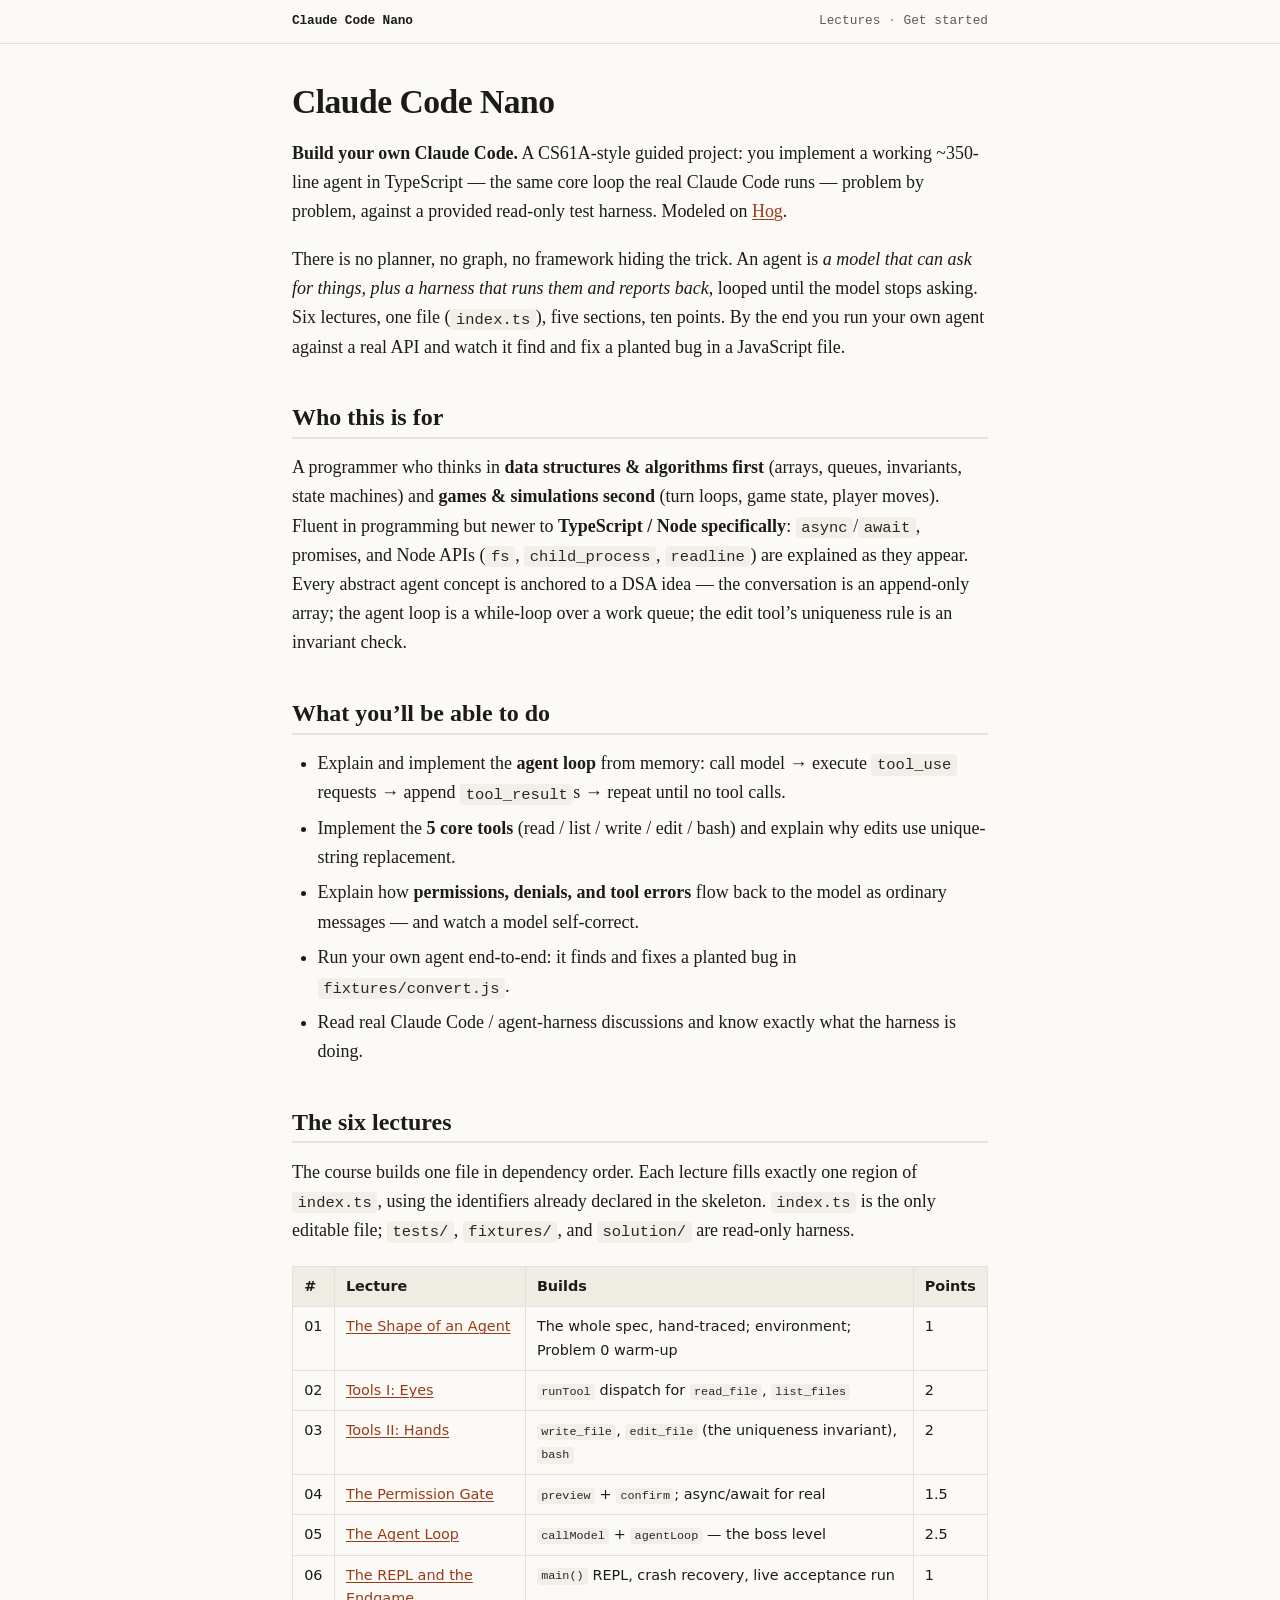
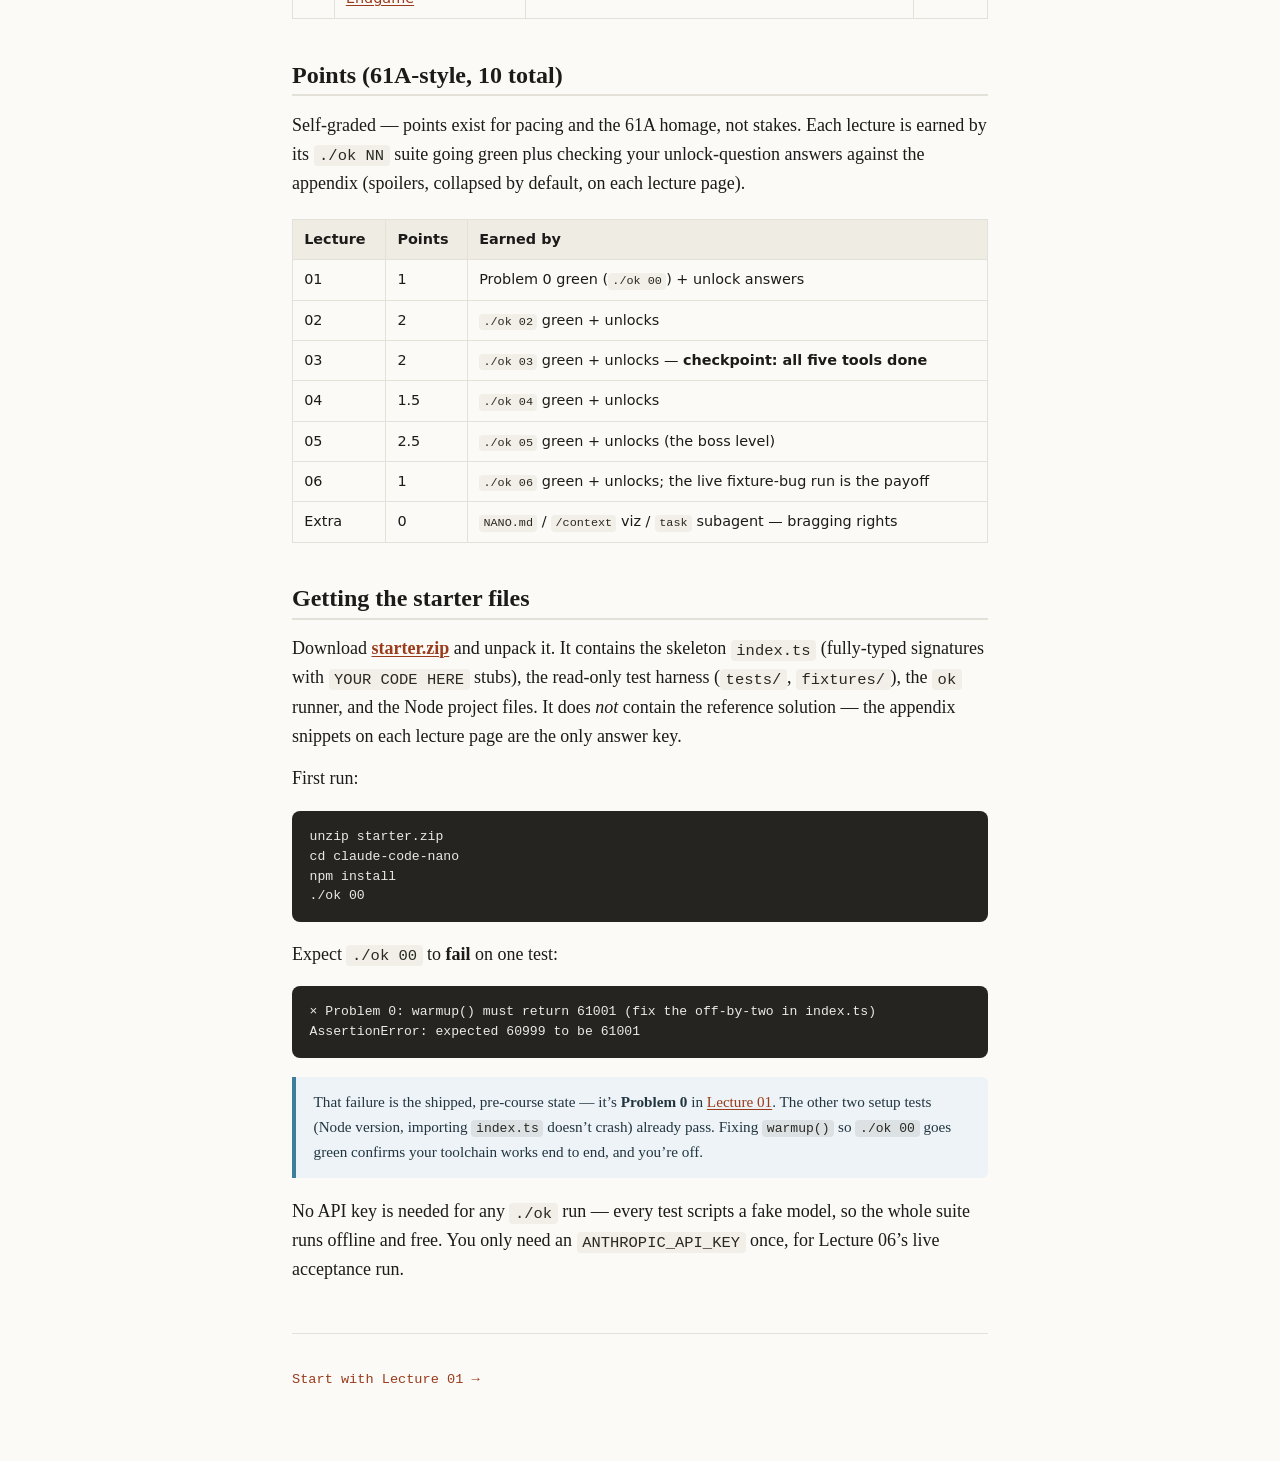
==== claude_code_nano/index.html @ 7783a1b7 "Publish claude_code_nano guided-project handout Add the Claude Code Nano course site (landing page, " ====
<!DOCTYPE html>
<html lang="en">
<head>
<meta charset="utf-8">
<meta name="viewport" content="width=device-width, initial-scale=1">
<title>Claude Code Nano — a CS61A-style guided project</title>
<meta name="description" content="Build your own Claude Code: a working ~350-line agent in TypeScript, problem by problem, against a read-only test harness.">
<link rel="stylesheet" href="styles.css">
</head>
<body>
<nav class="topbar"><div class="topbar-inner"><span class="brand"><a href="index.html">Claude Code Nano</a></span><span class="crumbs"><a href="#lectures">Lectures</a> <span class="dot">&middot;</span> <a href="#start">Get started</a></span></div></nav>
<main class="handout">

<h1>Claude Code Nano</h1>
<p class="lede"><strong>Build your own Claude Code.</strong> A CS61A-style guided project: you implement a working ~350-line agent in TypeScript &mdash; the same core loop the real Claude Code runs &mdash; problem by problem, against a provided read-only test harness. Modeled on <a href="https://cs61a.org/proj/hog/">Hog</a>.</p>

<p>There is no planner, no graph, no framework hiding the trick. An agent is <em>a model that can ask for things, plus a harness that runs them and reports back</em>, looped until the model stops asking. Six lectures, one file (<code>index.ts</code>), five sections, ten points. By the end you run your own agent against a real API and watch it find and fix a planted bug in a JavaScript file.</p>

<h2 id="who">Who this is for</h2>
<p>A programmer who thinks in <strong>data structures &amp; algorithms first</strong> (arrays, queues, invariants, state machines) and <strong>games &amp; simulations second</strong> (turn loops, game state, player moves). Fluent in programming but newer to <strong>TypeScript / Node specifically</strong>: <code>async</code>/<code>await</code>, promises, and Node APIs (<code>fs</code>, <code>child_process</code>, <code>readline</code>) are explained as they appear. Every abstract agent concept is anchored to a DSA idea &mdash; the conversation is an append-only array; the agent loop is a while-loop over a work queue; the edit tool&rsquo;s uniqueness rule is an invariant check.</p>

<h2 id="objectives">What you&rsquo;ll be able to do</h2>
<ul>
  <li>Explain and implement the <strong>agent loop</strong> from memory: call model &rarr; execute <code>tool_use</code> requests &rarr; append <code>tool_result</code>s &rarr; repeat until no tool calls.</li>
  <li>Implement the <strong>5 core tools</strong> (read / list / write / edit / bash) and explain why edits use unique-string replacement.</li>
  <li>Explain how <strong>permissions, denials, and tool errors</strong> flow back to the model as ordinary messages &mdash; and watch a model self-correct.</li>
  <li>Run your own agent end-to-end: it finds and fixes a planted bug in <code>fixtures/convert.js</code>.</li>
  <li>Read real Claude Code / agent-harness discussions and know exactly what the harness is doing.</li>
</ul>

<h2 id="lectures">The six lectures</h2>
<p>The course builds one file in dependency order. Each lecture fills exactly one region of <code>index.ts</code>, using the identifiers already declared in the skeleton. <code>index.ts</code> is the only editable file; <code>tests/</code>, <code>fixtures/</code>, and <code>solution/</code> are read-only harness.</p>

<div class="table-wrap">
<table>
<thead><tr><th>#</th><th>Lecture</th><th>Builds</th><th>Points</th></tr></thead>
<tbody>
<tr><td>01</td><td><a href="01_the_shape_of_an_agent.html">The Shape of an Agent</a></td><td>The whole spec, hand-traced; environment; Problem&nbsp;0 warm-up</td><td>1</td></tr>
<tr><td>02</td><td><a href="02_read_only_tools.html">Tools I: Eyes</a></td><td><code>runTool</code> dispatch for <code>read_file</code>, <code>list_files</code></td><td>2</td></tr>
<tr><td>03</td><td><a href="03_mutating_tools.html">Tools II: Hands</a></td><td><code>write_file</code>, <code>edit_file</code> (the uniqueness invariant), <code>bash</code></td><td>2</td></tr>
<tr><td>04</td><td><a href="04_the_permission_gate.html">The Permission Gate</a></td><td><code>preview</code> + <code>confirm</code>; async/await for real</td><td>1.5</td></tr>
<tr><td>05</td><td><a href="05_the_agent_loop.html">The Agent Loop</a></td><td><code>callModel</code> + <code>agentLoop</code> &mdash; the boss level</td><td>2.5</td></tr>
<tr><td>06</td><td><a href="06_the_repl_and_endgame.html">The REPL and the Endgame</a></td><td><code>main()</code> REPL, crash recovery, live acceptance run</td><td>1</td></tr>
</tbody>
</table>
</div>

<h2 id="points">Points (61A-style, 10 total)</h2>
<p>Self-graded &mdash; points exist for pacing and the 61A homage, not stakes. Each lecture is earned by its <code>./ok NN</code> suite going green plus checking your unlock-question answers against the appendix (spoilers, collapsed by default, on each lecture page).</p>

<div class="table-wrap">
<table>
<thead><tr><th>Lecture</th><th>Points</th><th>Earned by</th></tr></thead>
<tbody>
<tr><td>01</td><td>1</td><td>Problem&nbsp;0 green (<code>./ok 00</code>) + unlock answers</td></tr>
<tr><td>02</td><td>2</td><td><code>./ok 02</code> green + unlocks</td></tr>
<tr><td>03</td><td>2</td><td><code>./ok 03</code> green + unlocks &mdash; <strong>checkpoint: all five tools done</strong></td></tr>
<tr><td>04</td><td>1.5</td><td><code>./ok 04</code> green + unlocks</td></tr>
<tr><td>05</td><td>2.5</td><td><code>./ok 05</code> green + unlocks (the boss level)</td></tr>
<tr><td>06</td><td>1</td><td><code>./ok 06</code> green + unlocks; the live fixture-bug run is the payoff</td></tr>
<tr><td>Extra</td><td>0</td><td><code>NANO.md</code> / <code>/context</code> viz / <code>task</code> subagent &mdash; bragging rights</td></tr>
</tbody>
</table>
</div>

<h2 id="start">Getting the starter files</h2>
<p>Download <a href="starter.zip"><strong>starter.zip</strong></a> and unpack it. It contains the skeleton <code>index.ts</code> (fully-typed signatures with <code>YOUR CODE HERE</code> stubs), the read-only test harness (<code>tests/</code>, <code>fixtures/</code>), the <code>ok</code> runner, and the Node project files. It does <em>not</em> contain the reference solution &mdash; the appendix snippets on each lecture page are the only answer key.</p>

<p>First run:</p>
<pre><code class="language-bash">unzip starter.zip
cd claude-code-nano
npm install
./ok 00</code></pre>

<p>Expect <code>./ok 00</code> to <strong>fail</strong> on one test:</p>
<pre><code>× Problem 0: warmup() must return 61001 (fix the off-by-two in index.ts)
AssertionError: expected 60999 to be 61001</code></pre>

<blockquote class="callout hint"><p>That failure is the shipped, pre-course state &mdash; it&rsquo;s <strong>Problem&nbsp;0</strong> in <a href="01_the_shape_of_an_agent.html">Lecture&nbsp;01</a>. The other two setup tests (Node version, importing <code>index.ts</code> doesn&rsquo;t crash) already pass. Fixing <code>warmup()</code> so <code>./ok 00</code> goes green confirms your toolchain works end to end, and you&rsquo;re off.</p></blockquote>

<p>No API key is needed for any <code>./ok</code> run &mdash; every test scripts a fake model, so the whole suite runs offline and free. You only need an <code>ANTHROPIC_API_KEY</code> once, for Lecture&nbsp;06&rsquo;s live acceptance run.</p>

<hr class="end-rule">
<nav class="pagenav"><a href="01_the_shape_of_an_agent.html">Start with Lecture 01 &rarr;</a></nav>
</main>
</body>
</html>
---- claude_code_nano/styles.css ----
/* Claude Code Nano — handout styling. CS61A-ish: one readable text column,
   monospace code, distinct callout boxes. Light/dark aware. Self-contained. */

:root {
  --bg: #fbfaf7;
  --fg: #1c1b19;
  --muted: #5f5c55;
  --faint: #8a867d;
  --rule: #e4e1d8;
  --link: #9a3b1b;
  --link-hover: #c04a22;
  --code-bg: #f1efe8;
  --code-fg: #2a2822;
  --pre-bg: #262421;
  --pre-fg: #eceae3;
  --hint-bg: #edf3f6;
  --hint-bar: #3f7d9c;
  --hint-fg: #223540;
  --warn-bg: #fdf1ea;
  --warn-bar: #c2622f;
  --warn-fg: #4a2c17;
  --note-bg: #f2f0ea;
  --note-bar: #9a968b;
  --note-fg: #34322c;
  --details-bg: #f4f2ec;
  --details-border: #dcd8cd;
  --table-head: #efece4;
  --accent: #9a3b1b;
  --maxw: 46rem;
}

@media (prefers-color-scheme: dark) {
  :root {
    --bg: #16151a;
    --fg: #e4e2dc;
    --muted: #a8a49b;
    --faint: #7d7970;
    --rule: #302e33;
    --link: #e0995f;
    --link-hover: #f0b47f;
    --code-bg: #26242b;
    --code-fg: #e9d9c6;
    --pre-bg: #0f0e12;
    --pre-fg: #e6e3db;
    --hint-bg: #172a33;
    --hint-bar: #4f97b8;
    --hint-fg: #cfe6ef;
    --warn-bg: #2e1d13;
    --warn-bar: #d67c44;
    --warn-fg: #f0d3bf;
    --note-bg: #211f26;
    --note-bar: #6b6760;
    --note-fg: #ceccc4;
    --details-bg: #1e1c22;
    --details-border: #35323a;
    --table-head: #201e25;
    --accent: #e0995f;
  }
}

* { box-sizing: border-box; }

html { -webkit-text-size-adjust: 100%; }

body {
  margin: 0;
  background: var(--bg);
  color: var(--fg);
  font-family: "Iowan Old Style", "Palatino Linotype", Palatino, Georgia,
    "Times New Roman", serif;
  font-size: 18px;
  line-height: 1.62;
  -webkit-font-smoothing: antialiased;
}

/* ---- top bar ---- */
.topbar {
  border-bottom: 1px solid var(--rule);
  background: var(--bg);
  position: sticky;
  top: 0;
  z-index: 10;
}
.topbar-inner {
  max-width: var(--maxw);
  margin: 0 auto;
  padding: 0.7rem 1.25rem;
  display: flex;
  flex-wrap: wrap;
  gap: 0.5rem 1rem;
  align-items: baseline;
  justify-content: space-between;
  font-family: ui-monospace, "SF Mono", Menlo, Consolas, monospace;
  font-size: 0.8rem;
}
.brand a { color: var(--fg); font-weight: 700; text-decoration: none; letter-spacing: -0.01em; }
.crumbs a { color: var(--muted); text-decoration: none; }
.crumbs a:hover { color: var(--link-hover); }
.crumbs .dot { color: var(--faint); }

/* ---- text column ---- */
.handout {
  max-width: var(--maxw);
  margin: 0 auto;
  padding: 2.4rem 1.25rem 4rem;
}

h1, h2, h3, h4, h5, h6 {
  font-family: "Iowan Old Style", Palatino, Georgia, serif;
  line-height: 1.2;
  color: var(--fg);
  scroll-margin-top: 3.5rem;
}
h1 {
  font-size: 2.1rem;
  margin: 0 0 0.4rem;
  letter-spacing: -0.015em;
}
h2 {
  font-size: 1.5rem;
  margin: 2.6rem 0 0.9rem;
  padding-bottom: 0.3rem;
  border-bottom: 2px solid var(--rule);
}
h3 {
  font-size: 1.18rem;
  margin: 1.9rem 0 0.6rem;
  color: var(--accent);
}
h4 { font-size: 1.02rem; margin: 1.4rem 0 0.5rem; }

p { margin: 0.85rem 0; }
p.lede { font-size: 1.12rem; color: var(--fg); margin: 1rem 0 1.2rem; }

a { color: var(--link); text-decoration-thickness: 1px; text-underline-offset: 2px; }
a:hover { color: var(--link-hover); }

strong { font-weight: 700; }
em { font-style: italic; }

hr {
  border: none;
  border-top: 1px solid var(--rule);
  margin: 2.2rem 0;
}
hr.end-rule { margin-top: 3rem; }

/* ---- code ---- */
code {
  font-family: ui-monospace, "SF Mono", Menlo, Consolas, "Liberation Mono", monospace;
  font-size: 0.86em;
  background: var(--code-bg);
  color: var(--code-fg);
  padding: 0.1em 0.36em;
  border-radius: 4px;
  word-break: break-word;
}
pre {
  background: var(--pre-bg);
  color: var(--pre-fg);
  border-radius: 8px;
  padding: 1rem 1.1rem;
  overflow-x: auto;
  margin: 1.1rem 0;
  line-height: 1.5;
  font-size: 0.82rem;
  -webkit-overflow-scrolling: touch;
}
pre code {
  background: none;
  color: inherit;
  padding: 0;
  font-size: inherit;
  border-radius: 0;
  word-break: normal;
}

/* ---- callouts (blockquotes) ---- */
.callout {
  margin: 1.2rem 0;
  padding: 0.85rem 1.1rem;
  border-left: 4px solid var(--note-bar);
  border-radius: 0 6px 6px 0;
  background: var(--note-bg);
  color: var(--note-fg);
  font-size: 0.95rem;
}
.callout p { margin: 0; }
.callout.hint { border-left-color: var(--hint-bar); background: var(--hint-bg); color: var(--hint-fg); }
.callout.warn { border-left-color: var(--warn-bar); background: var(--warn-bg); color: var(--warn-fg); }
.callout code { background: rgba(128,128,128,0.16); }

/* ---- tables ---- */
.table-wrap { overflow-x: auto; margin: 1.3rem 0; -webkit-overflow-scrolling: touch; }
table {
  border-collapse: collapse;
  width: 100%;
  font-size: 0.9rem;
  font-family: system-ui, -apple-system, "Segoe UI", Roboto, sans-serif;
}
th, td {
  border: 1px solid var(--rule);
  padding: 0.5rem 0.7rem;
  text-align: left;
  vertical-align: top;
}
thead th { background: var(--table-head); font-weight: 700; }
td code, th code { font-size: 0.82em; }

/* ---- lists ---- */
ul, ol { margin: 0.85rem 0; padding-left: 1.6rem; }
li { margin: 0.4rem 0; }
li > ul, li > ol { margin: 0.4rem 0; }

/* ---- appendix spoiler details ---- */
details.appendix-item {
  border: 1px solid var(--details-border);
  border-radius: 8px;
  background: var(--details-bg);
  margin: 0.9rem 0;
  padding: 0 1.1rem;
  scroll-margin-top: 3.5rem;
}
details.appendix-item[open] { padding-bottom: 0.4rem; }
details.appendix-item > summary {
  cursor: pointer;
  padding: 0.85rem 0;
  font-weight: 700;
  font-family: ui-monospace, "SF Mono", Menlo, Consolas, monospace;
  font-size: 0.92rem;
  color: var(--accent);
  list-style: none;
  display: flex;
  align-items: baseline;
  gap: 0.55rem;
}
details.appendix-item > summary::-webkit-details-marker { display: none; }
details.appendix-item > summary::before {
  content: "\25B8";  /* right triangle */
  color: var(--faint);
  font-size: 0.8em;
  transition: transform 0.15s ease;
  display: inline-block;
}
details.appendix-item[open] > summary::before { transform: rotate(90deg); }
details.appendix-item > summary:hover { color: var(--link-hover); }
.appendix-body { border-top: 1px solid var(--details-border); padding-top: 0.3rem; margin-bottom: 0.4rem; }
.appendix-body > :first-child { margin-top: 0.6rem; }

/* ---- page nav ---- */
.pagenav {
  font-family: ui-monospace, "SF Mono", Menlo, Consolas, monospace;
  font-size: 0.85rem;
  color: var(--muted);
  display: flex;
  flex-wrap: wrap;
  gap: 0.4rem 0.8rem;
}
.pagenav a { color: var(--link); text-decoration: none; }
.pagenav a:hover { color: var(--link-hover); text-decoration: underline; }
.pagenav .dot { color: var(--faint); }

@media (max-width: 640px) {
  body { font-size: 16.5px; }
  .handout { padding: 1.8rem 1rem 3rem; }
  h1 { font-size: 1.7rem; }
  h2 { font-size: 1.3rem; }
}
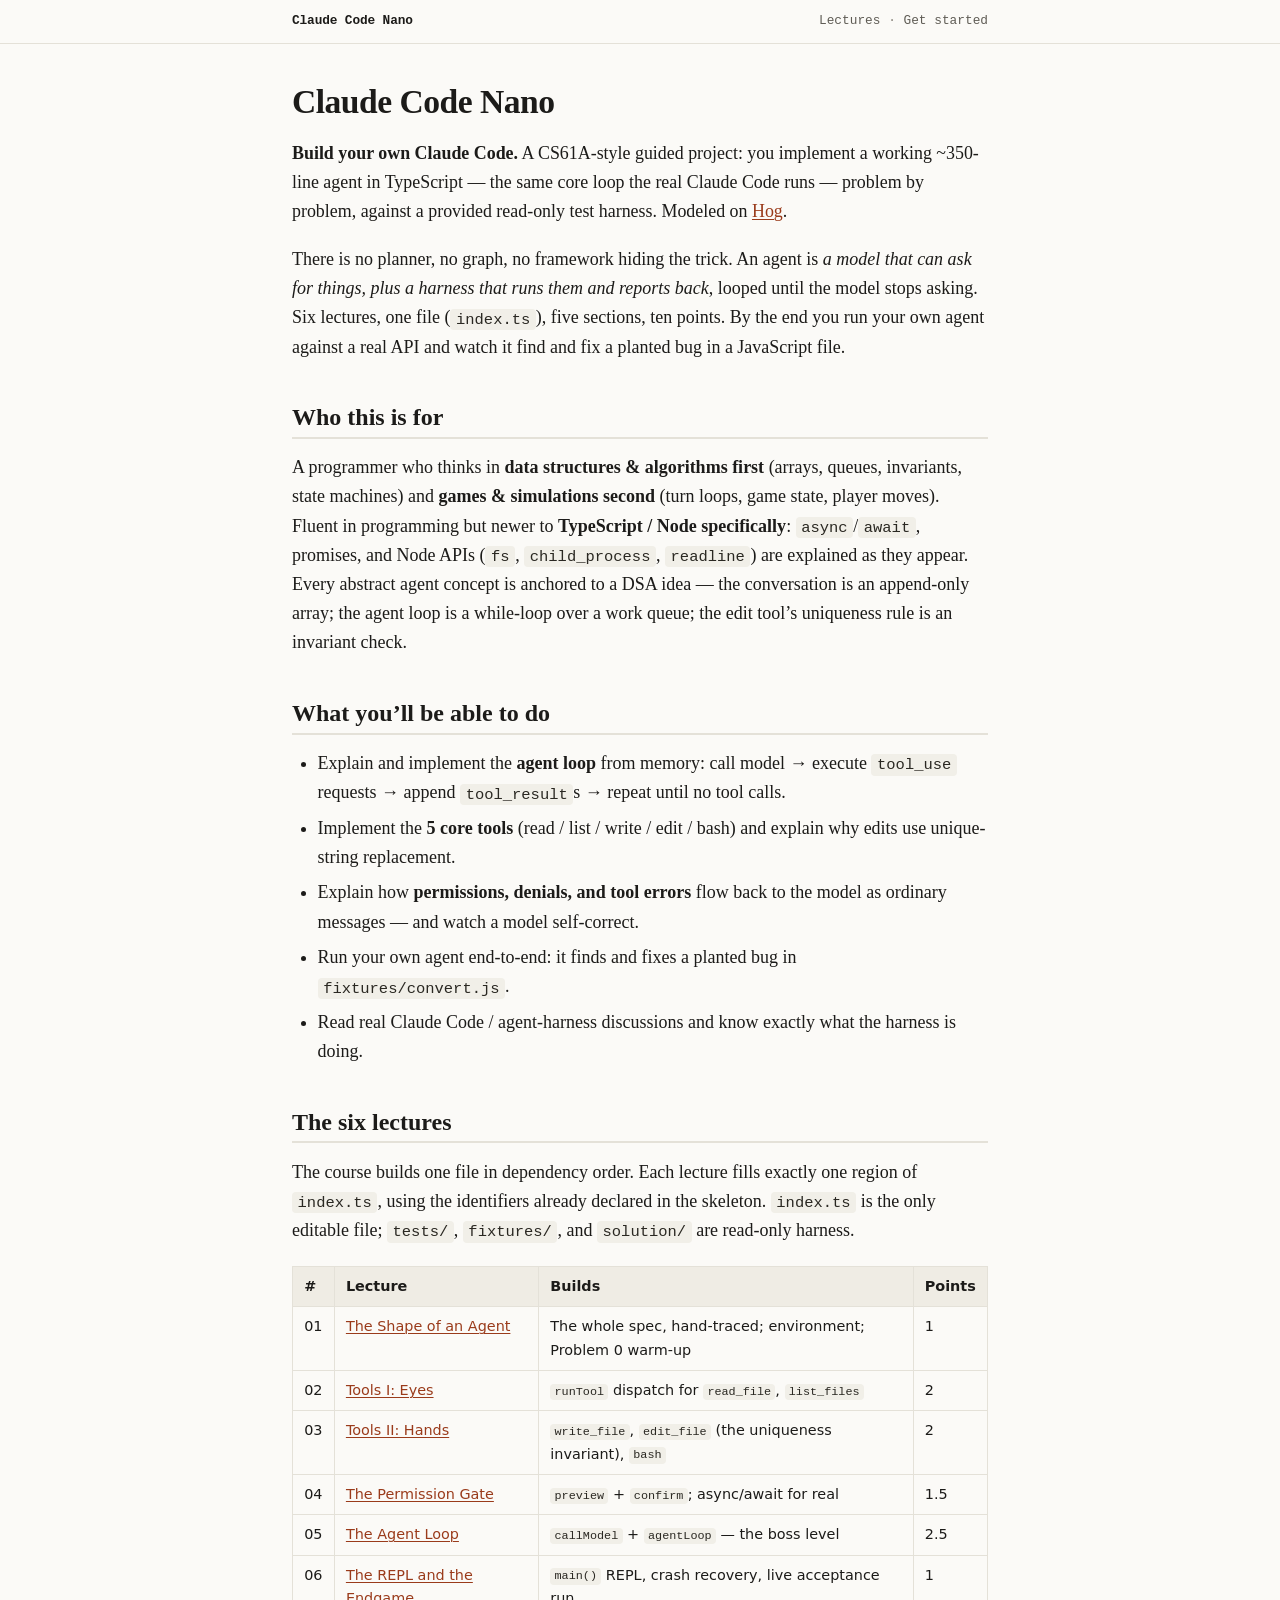
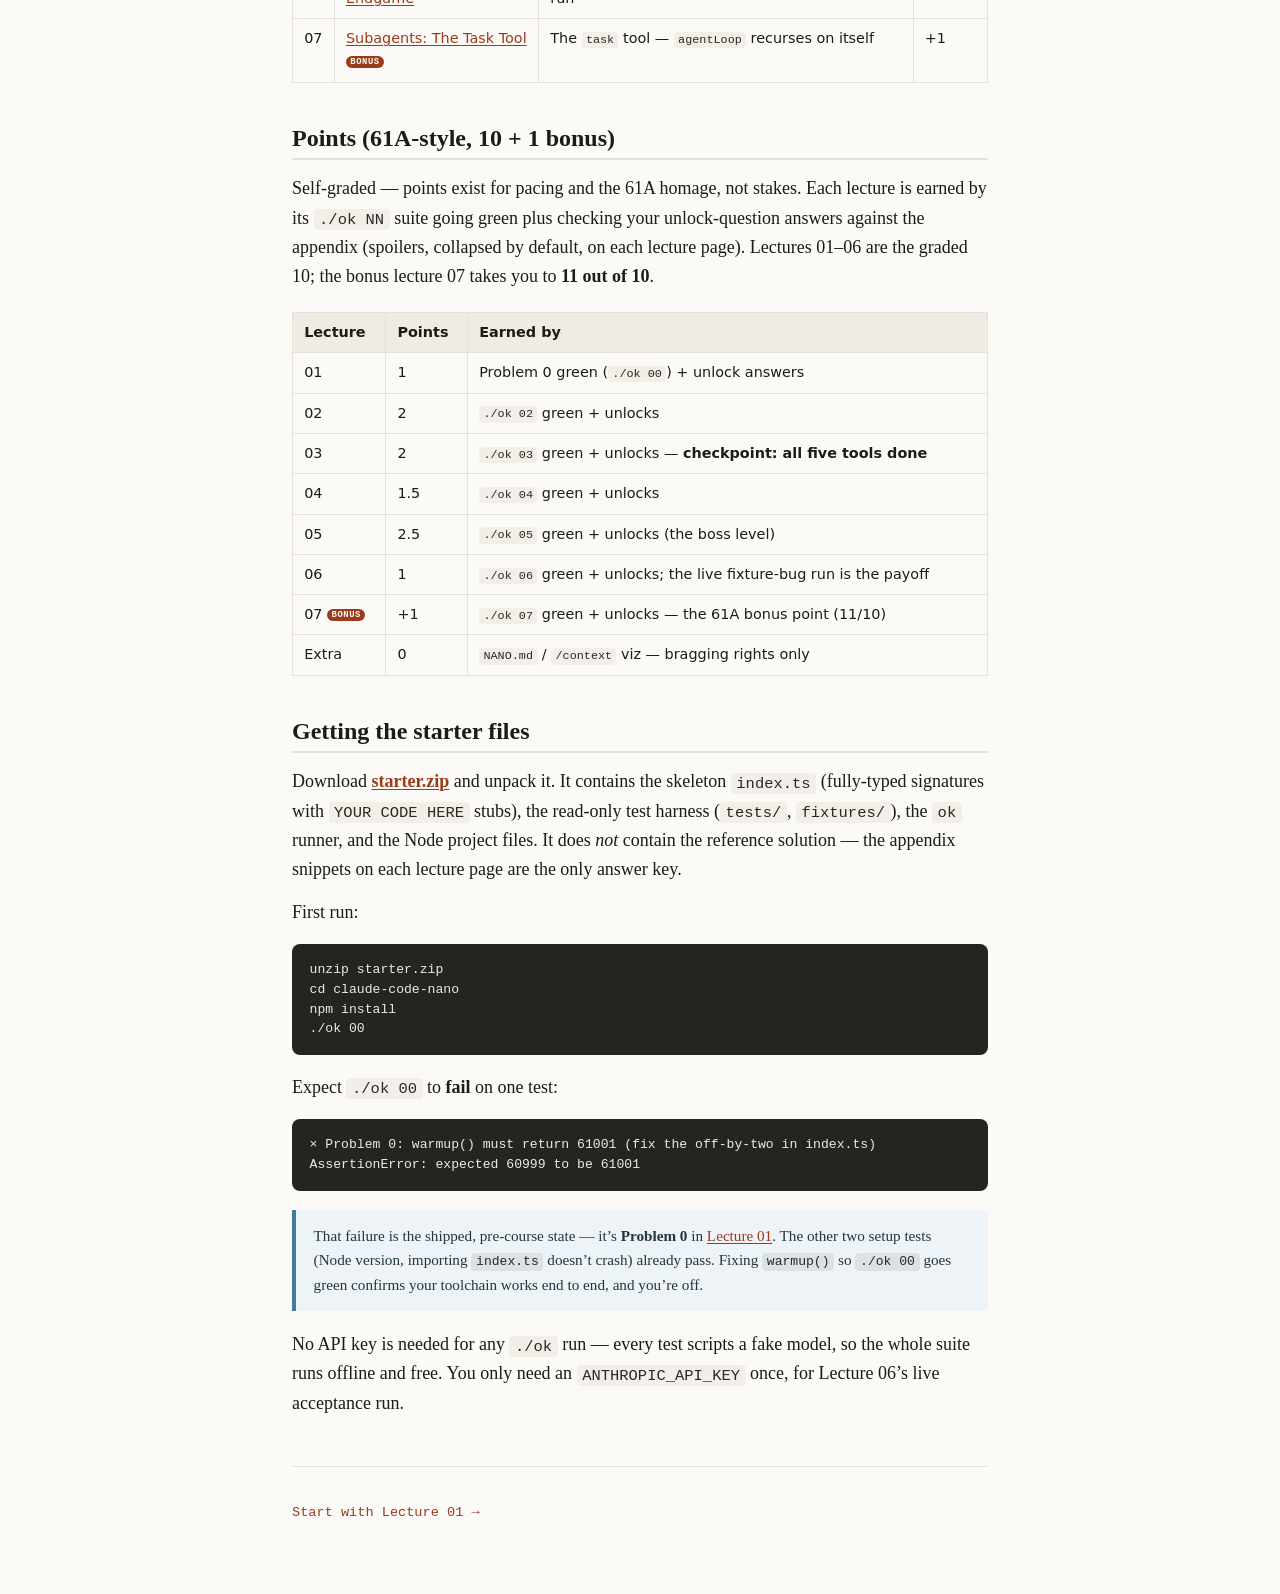
==== commit a8fdd187: "Publish bonus lecture 07 (subagents) for claude_code_nano Add the new lecture 07 page and refresh th" ====
--- a/claude_code_nano/index.html
+++ b/claude_code_nano/index.html
@@ -41,12 +41,13 @@
 <tr><td>04</td><td><a href="04_the_permission_gate.html">The Permission Gate</a></td><td><code>preview</code> + <code>confirm</code>; async/await for real</td><td>1.5</td></tr>
 <tr><td>05</td><td><a href="05_the_agent_loop.html">The Agent Loop</a></td><td><code>callModel</code> + <code>agentLoop</code> &mdash; the boss level</td><td>2.5</td></tr>
 <tr><td>06</td><td><a href="06_the_repl_and_endgame.html">The REPL and the Endgame</a></td><td><code>main()</code> REPL, crash recovery, live acceptance run</td><td>1</td></tr>
+<tr><td>07</td><td><a href="07_subagents.html">Subagents: The Task Tool</a> <span class="tag">bonus</span></td><td>The <code>task</code> tool &mdash; <code>agentLoop</code> recurses on itself</td><td>+1</td></tr>
 </tbody>
 </table>
 </div>
 
-<h2 id="points">Points (61A-style, 10 total)</h2>
-<p>Self-graded &mdash; points exist for pacing and the 61A homage, not stakes. Each lecture is earned by its <code>./ok NN</code> suite going green plus checking your unlock-question answers against the appendix (spoilers, collapsed by default, on each lecture page).</p>
+<h2 id="points">Points (61A-style, 10 + 1 bonus)</h2>
+<p>Self-graded &mdash; points exist for pacing and the 61A homage, not stakes. Each lecture is earned by its <code>./ok NN</code> suite going green plus checking your unlock-question answers against the appendix (spoilers, collapsed by default, on each lecture page). Lectures 01&ndash;06 are the graded 10; the bonus lecture 07 takes you to <strong>11 out of 10</strong>.</p>
 
 <div class="table-wrap">
 <table>
@@ -58,7 +59,8 @@
 <tr><td>04</td><td>1.5</td><td><code>./ok 04</code> green + unlocks</td></tr>
 <tr><td>05</td><td>2.5</td><td><code>./ok 05</code> green + unlocks (the boss level)</td></tr>
 <tr><td>06</td><td>1</td><td><code>./ok 06</code> green + unlocks; the live fixture-bug run is the payoff</td></tr>
-<tr><td>Extra</td><td>0</td><td><code>NANO.md</code> / <code>/context</code> viz / <code>task</code> subagent &mdash; bragging rights</td></tr>
+<tr><td>07 <span class="tag">bonus</span></td><td>+1</td><td><code>./ok 07</code> green + unlocks &mdash; the 61A bonus point (11/10)</td></tr>
+<tr><td>Extra</td><td>0</td><td><code>NANO.md</code> / <code>/context</code> viz &mdash; bragging rights only</td></tr>
 </tbody>
 </table>
 </div>
--- a/claude_code_nano/styles.css
+++ b/claude_code_nano/styles.css
@@ -131,6 +131,7 @@
 
 p { margin: 0.85rem 0; }
 p.lede { font-size: 1.12rem; color: var(--fg); margin: 1rem 0 1.2rem; }
+.tag { font-family: ui-monospace, "SF Mono", Menlo, Consolas, monospace; font-size: 0.62em; text-transform: uppercase; letter-spacing: 0.06em; background: var(--accent); color: var(--bg); padding: 0.12em 0.5em; border-radius: 999px; vertical-align: middle; font-weight: 700; }
 
 a { color: var(--link); text-decoration-thickness: 1px; text-underline-offset: 2px; }
 a:hover { color: var(--link-hover); }
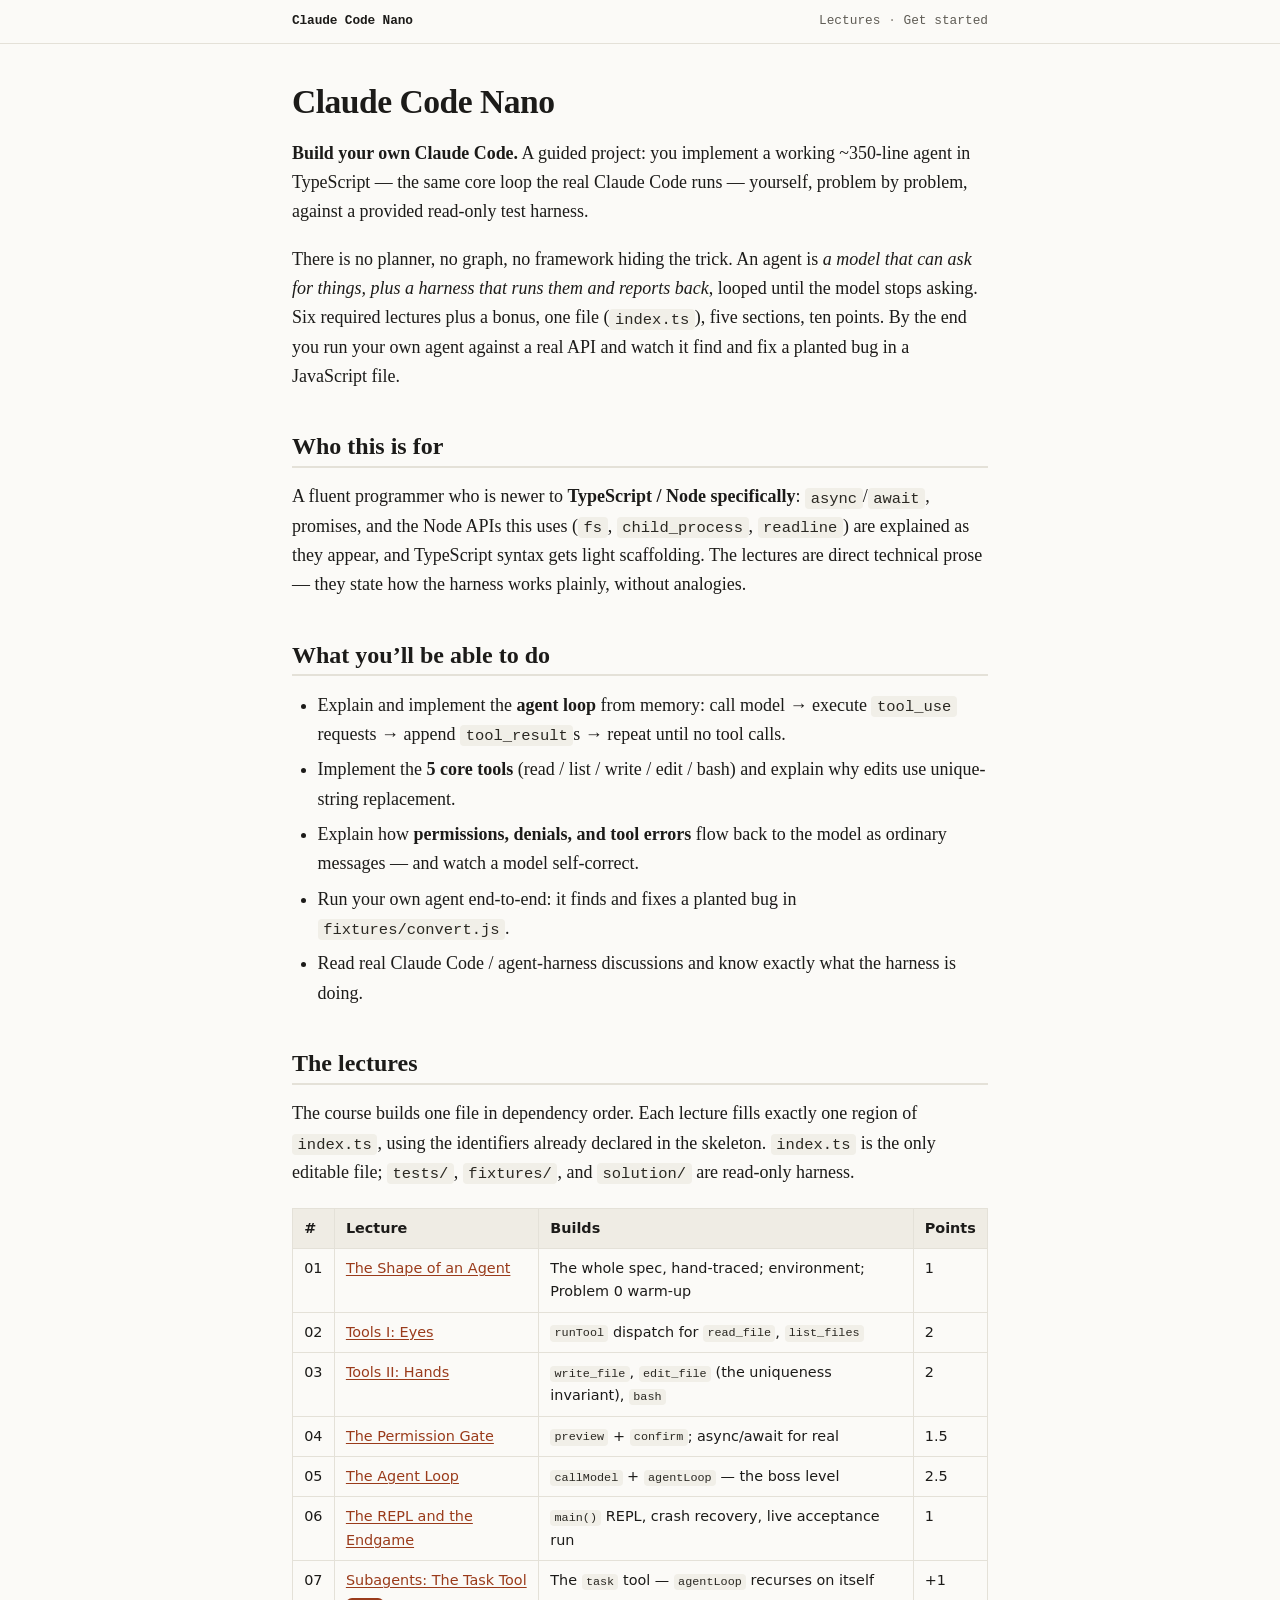
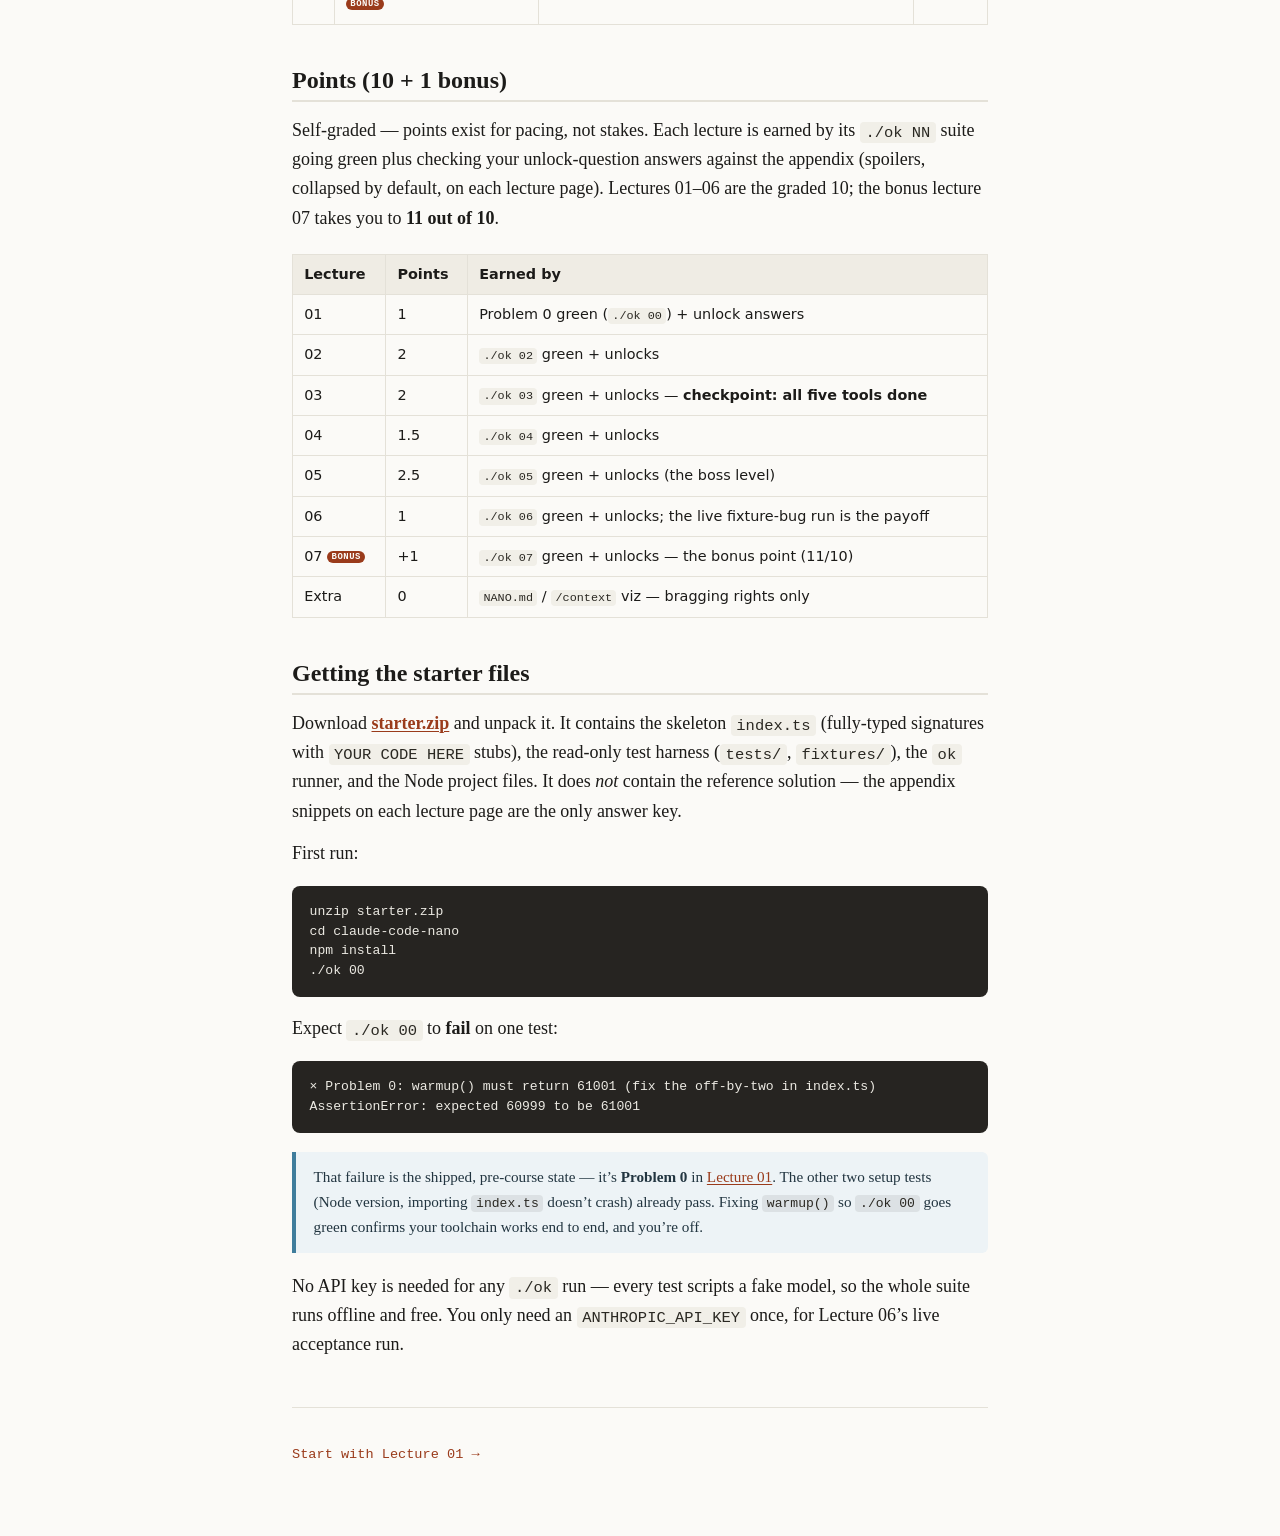
==== commit 533a4f7e: "Republish claude_code_nano after the style/branding sweep Refresh the course site (de-branded lectur" ====
--- a/claude_code_nano/index.html
+++ b/claude_code_nano/index.html
@@ -3,7 +3,7 @@
 <head>
 <meta charset="utf-8">
 <meta name="viewport" content="width=device-width, initial-scale=1">
-<title>Claude Code Nano — a CS61A-style guided project</title>
+<title>Claude Code Nano — build your own Claude Code, a guided project</title>
 <meta name="description" content="Build your own Claude Code: a working ~350-line agent in TypeScript, problem by problem, against a read-only test harness.">
 <link rel="stylesheet" href="styles.css">
 </head>
@@ -12,12 +12,12 @@
 <main class="handout">
 
 <h1>Claude Code Nano</h1>
-<p class="lede"><strong>Build your own Claude Code.</strong> A CS61A-style guided project: you implement a working ~350-line agent in TypeScript &mdash; the same core loop the real Claude Code runs &mdash; problem by problem, against a provided read-only test harness. Modeled on <a href="https://cs61a.org/proj/hog/">Hog</a>.</p>
+<p class="lede"><strong>Build your own Claude Code.</strong> A guided project: you implement a working ~350-line agent in TypeScript &mdash; the same core loop the real Claude Code runs &mdash; yourself, problem by problem, against a provided read-only test harness.</p>
 
-<p>There is no planner, no graph, no framework hiding the trick. An agent is <em>a model that can ask for things, plus a harness that runs them and reports back</em>, looped until the model stops asking. Six lectures, one file (<code>index.ts</code>), five sections, ten points. By the end you run your own agent against a real API and watch it find and fix a planted bug in a JavaScript file.</p>
+<p>There is no planner, no graph, no framework hiding the trick. An agent is <em>a model that can ask for things, plus a harness that runs them and reports back</em>, looped until the model stops asking. Six required lectures plus a bonus, one file (<code>index.ts</code>), five sections, ten points. By the end you run your own agent against a real API and watch it find and fix a planted bug in a JavaScript file.</p>
 
 <h2 id="who">Who this is for</h2>
-<p>A programmer who thinks in <strong>data structures &amp; algorithms first</strong> (arrays, queues, invariants, state machines) and <strong>games &amp; simulations second</strong> (turn loops, game state, player moves). Fluent in programming but newer to <strong>TypeScript / Node specifically</strong>: <code>async</code>/<code>await</code>, promises, and Node APIs (<code>fs</code>, <code>child_process</code>, <code>readline</code>) are explained as they appear. Every abstract agent concept is anchored to a DSA idea &mdash; the conversation is an append-only array; the agent loop is a while-loop over a work queue; the edit tool&rsquo;s uniqueness rule is an invariant check.</p>
+<p>A fluent programmer who is newer to <strong>TypeScript / Node specifically</strong>: <code>async</code>/<code>await</code>, promises, and the Node APIs this uses (<code>fs</code>, <code>child_process</code>, <code>readline</code>) are explained as they appear, and TypeScript syntax gets light scaffolding. The lectures are direct technical prose &mdash; they state how the harness works plainly, without analogies.</p>
 
 <h2 id="objectives">What you&rsquo;ll be able to do</h2>
 <ul>
@@ -28,7 +28,7 @@
   <li>Read real Claude Code / agent-harness discussions and know exactly what the harness is doing.</li>
 </ul>
 
-<h2 id="lectures">The six lectures</h2>
+<h2 id="lectures">The lectures</h2>
 <p>The course builds one file in dependency order. Each lecture fills exactly one region of <code>index.ts</code>, using the identifiers already declared in the skeleton. <code>index.ts</code> is the only editable file; <code>tests/</code>, <code>fixtures/</code>, and <code>solution/</code> are read-only harness.</p>
 
 <div class="table-wrap">
@@ -46,8 +46,8 @@
 </table>
 </div>
 
-<h2 id="points">Points (61A-style, 10 + 1 bonus)</h2>
-<p>Self-graded &mdash; points exist for pacing and the 61A homage, not stakes. Each lecture is earned by its <code>./ok NN</code> suite going green plus checking your unlock-question answers against the appendix (spoilers, collapsed by default, on each lecture page). Lectures 01&ndash;06 are the graded 10; the bonus lecture 07 takes you to <strong>11 out of 10</strong>.</p>
+<h2 id="points">Points (10 + 1 bonus)</h2>
+<p>Self-graded &mdash; points exist for pacing, not stakes. Each lecture is earned by its <code>./ok NN</code> suite going green plus checking your unlock-question answers against the appendix (spoilers, collapsed by default, on each lecture page). Lectures 01&ndash;06 are the graded 10; the bonus lecture 07 takes you to <strong>11 out of 10</strong>.</p>
 
 <div class="table-wrap">
 <table>
@@ -59,7 +59,7 @@
 <tr><td>04</td><td>1.5</td><td><code>./ok 04</code> green + unlocks</td></tr>
 <tr><td>05</td><td>2.5</td><td><code>./ok 05</code> green + unlocks (the boss level)</td></tr>
 <tr><td>06</td><td>1</td><td><code>./ok 06</code> green + unlocks; the live fixture-bug run is the payoff</td></tr>
-<tr><td>07 <span class="tag">bonus</span></td><td>+1</td><td><code>./ok 07</code> green + unlocks &mdash; the 61A bonus point (11/10)</td></tr>
+<tr><td>07 <span class="tag">bonus</span></td><td>+1</td><td><code>./ok 07</code> green + unlocks &mdash; the bonus point (11/10)</td></tr>
 <tr><td>Extra</td><td>0</td><td><code>NANO.md</code> / <code>/context</code> viz &mdash; bragging rights only</td></tr>
 </tbody>
 </table>
